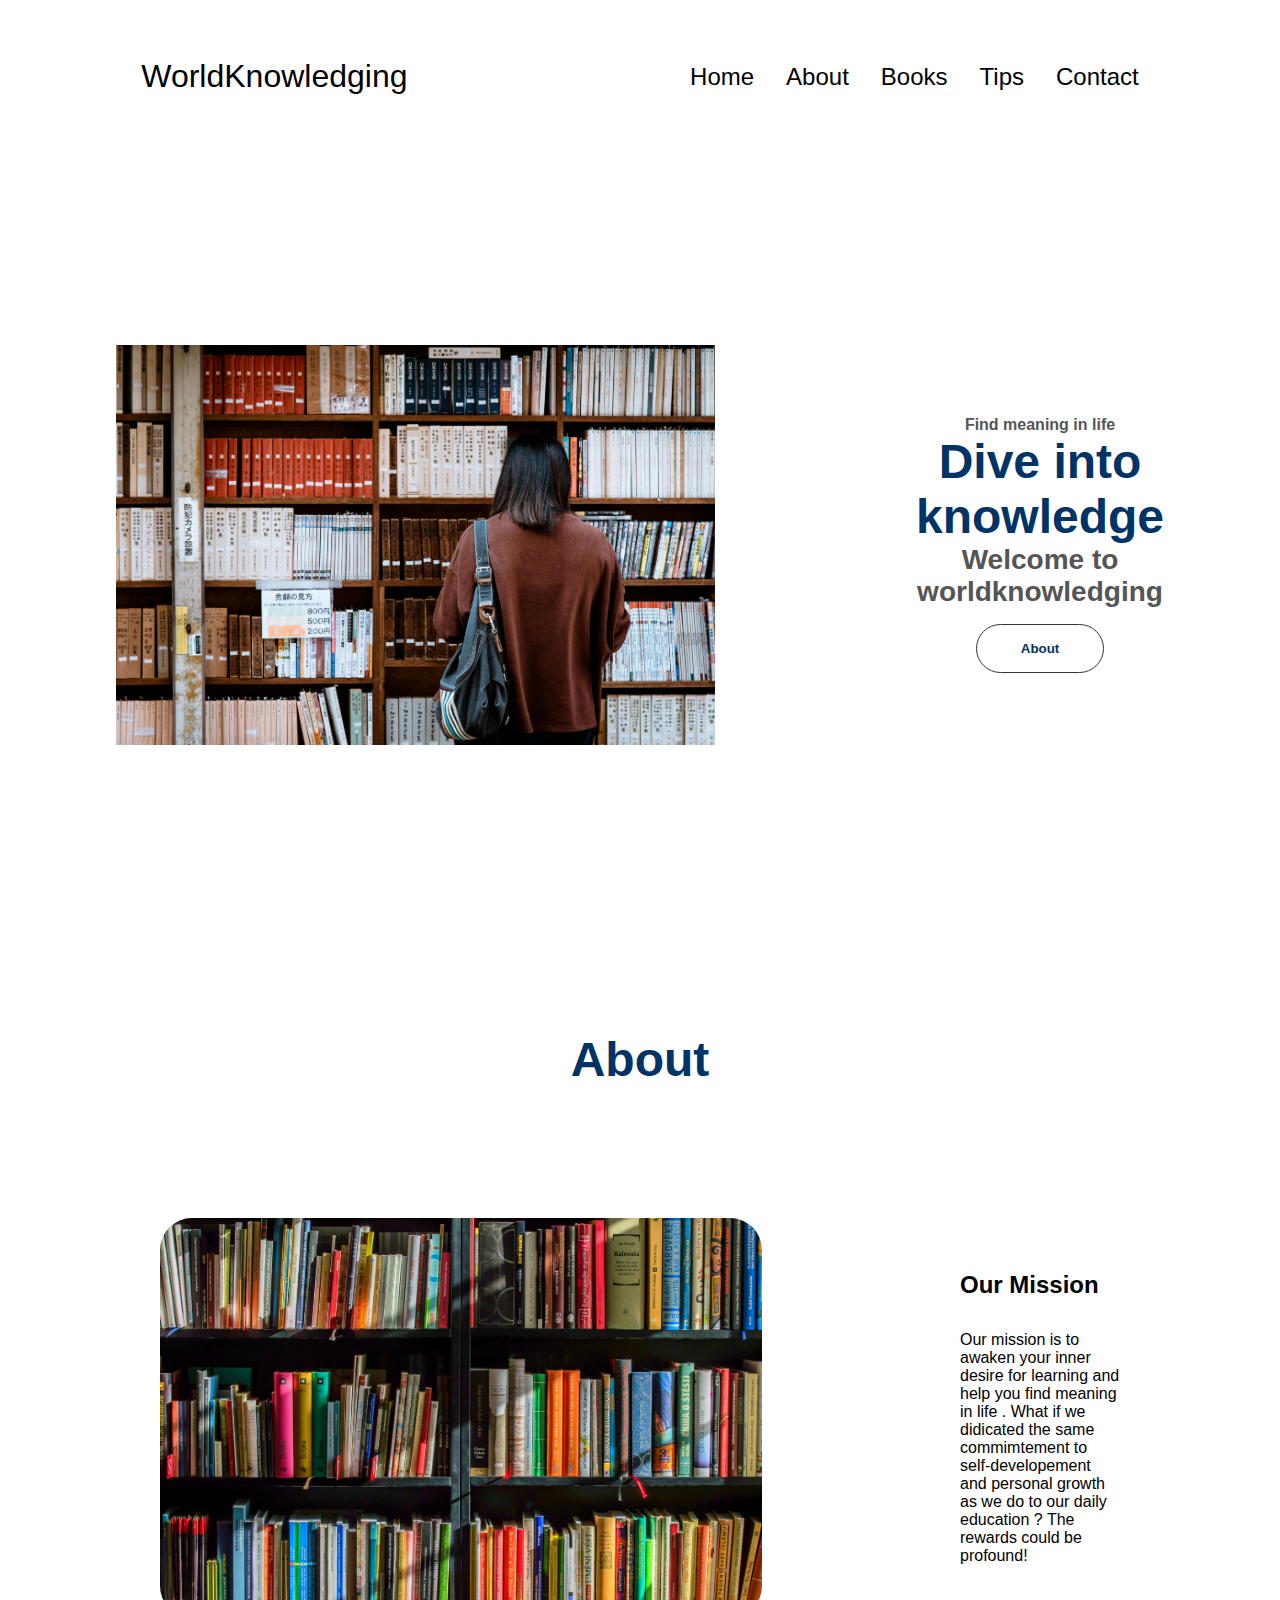
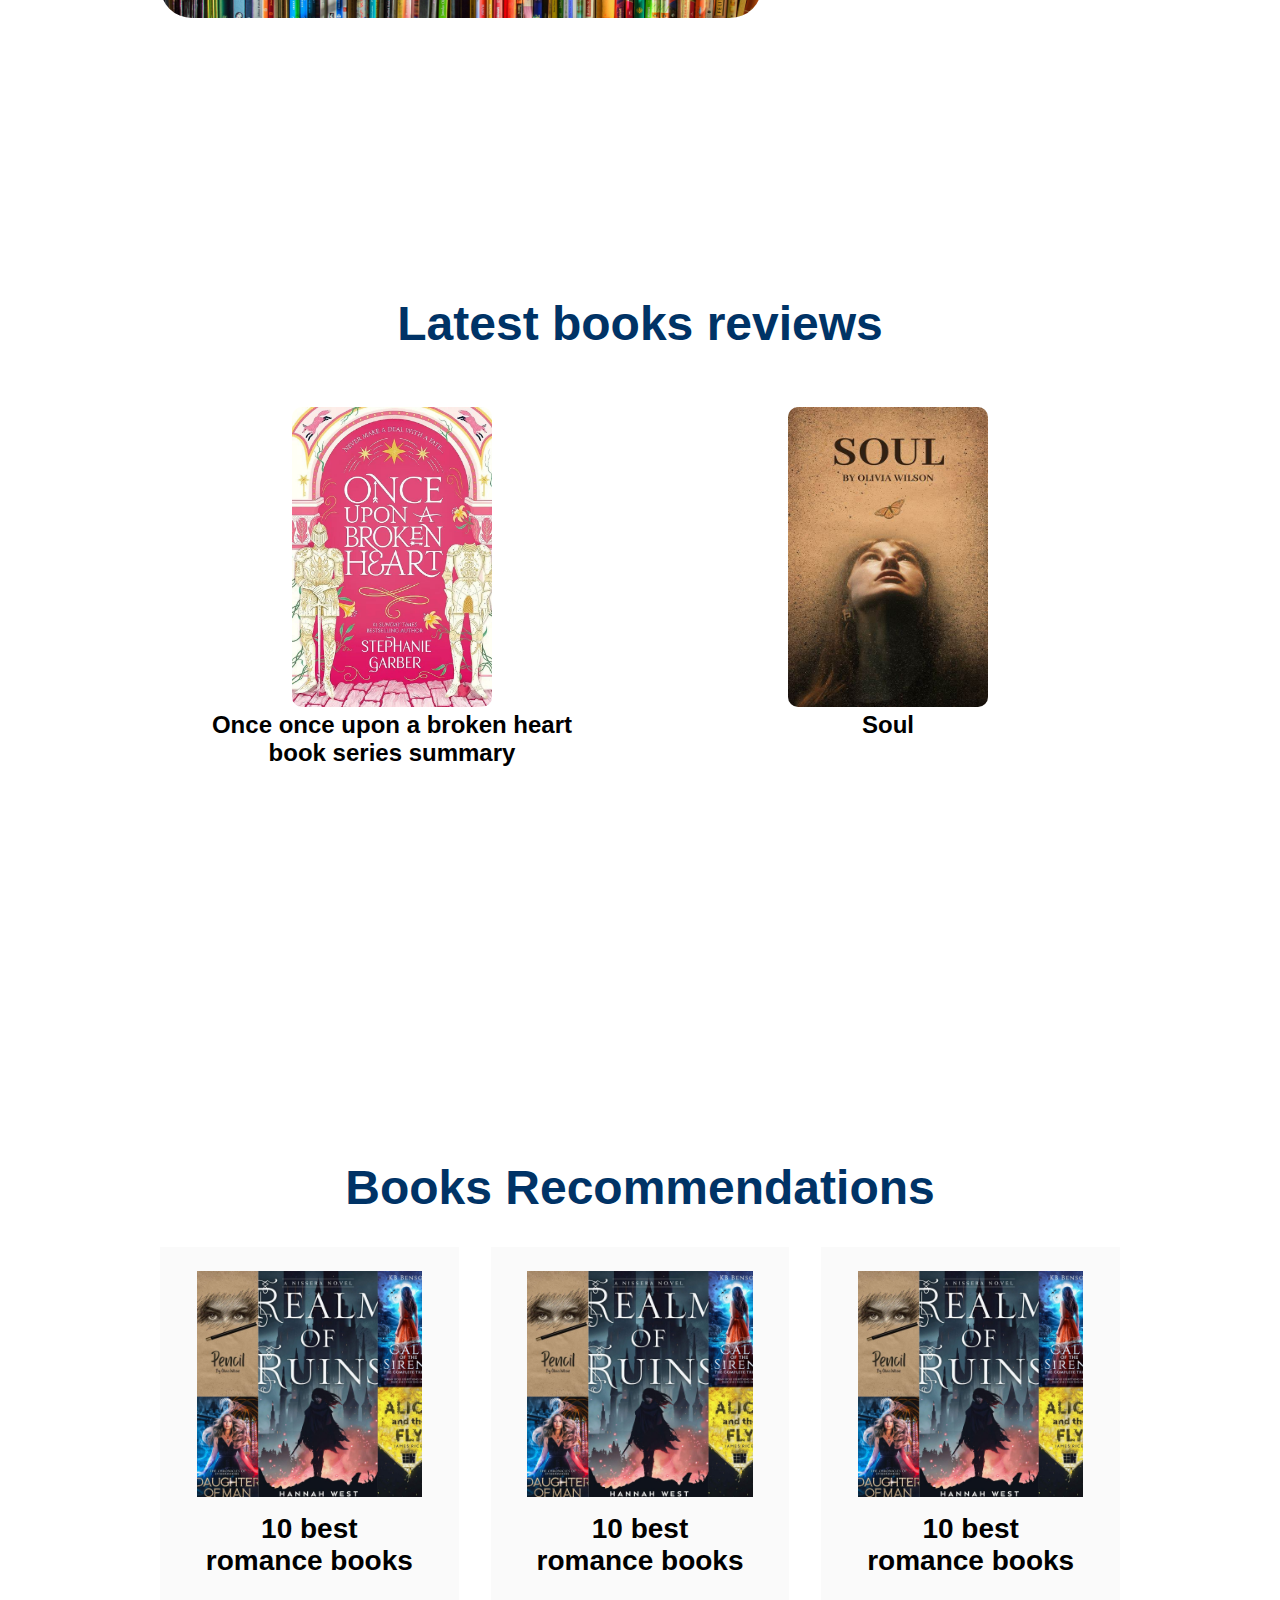
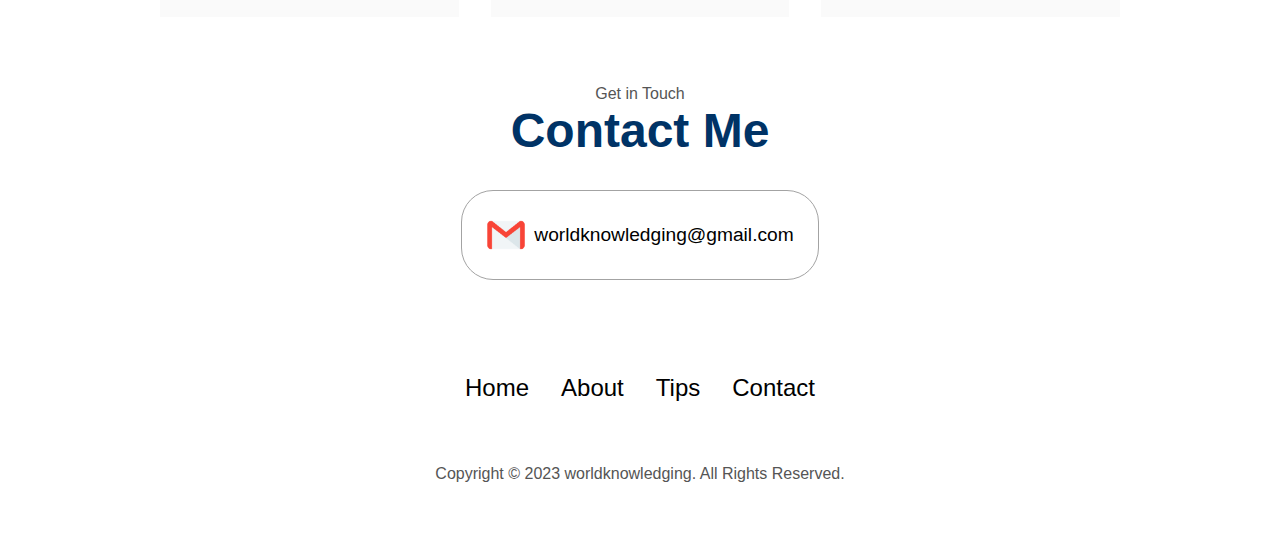
==== index.html @ 56603782 "Merge branch 'main' of https://github.com/worldknowledging/worldknowledging" ====
<!DOCTYPE html>
<html lang="en">
  <head>
    <meta charset="UTF-8" />
    <meta http-equiv="X-UA-Compatible" content="IE=edge" />
    <meta name="viewport" content="width=device-width, initial-scale=1.0" />
    <title>worldknowledging</title>
    <link rel="stylesheet" href="posts/post.html" />
    <link rel="stylesheet" href="posts/style.css" />
    <link rel="stylesheet" href="posts/mediaqueries.css" />
    <link rel="stylesheet" href="posts\once-upon-a-broken-heart-book-series-summary.html"/>

    <!-- Meta Description: A compelling summary with target keywords -->
  <meta name="description" content="WorldKowledging offers insightful reviews and recommendations on books, including educational, financial, and parenting tips. Discover your next great read today!">

  <!-- Meta Keywords (optional but useful) -->
  <meta name="keywords" content="book reviews, educational books, financial books, study tips, parenting tips, book recommendations, general knowledge,tbr,romance books,mystery books,self-improvement books, tips,daily life tips,study,good grades,meaning in life,work,work hard,live,read,write,how to read,best books">

  <!-- Canonical Link: Helps prevent duplicate content issues -->
  <link rel="canonical" href="https://www.worldkowledging.com/">

  <!-- Open Graph Meta Tags for Social Media Integration -->
  <meta property="og:title" content="WorldKowledging - Top Books, Reviews, and Knowledge Insights">
  <meta property="og:description" content="Explore our comprehensive reviews and recommendations on books. From educational and financial books to parenting tips, find valuable insights and knowledge at WorldKowledging.">
  <meta property="og:image" content="https://www.worldkowledging.com/images/og-image.jpg">
  <meta property="og:url" content="https://www.worldkowledging.com/">
  <meta property="og:type" content="blog">

   <!-- Robots Meta Tag: Control search engine indexing -->
   <meta name="robots" content="index, follow">

   <!-- Structured Data (Optional): Use JSON-LD for rich snippets -->
   <script type="application/ld+json">
   {
     "@context": "https://schema.org",
     "@type": "Blog",
     "name": "WorldKowledging",
     "description": "A blog offering book reviews, recommendations, and knowledge on educational, financial, and parenting topics.",
     "url": "https://worldknowledging.github.io/worldknowledging/"
   }
   </script>
  </head>
  <body>
    <nav id="desktop-nav">
      <div class="logo">WorldKnowledging</div>
      <div>
        <ul class="nav-links">
          <li><a href="#home">Home</a></li>
          <li><a href="#about">About</a></li>
          <li class="books-menu">
            <a href="#books" id="books-toggle">Books</a>
            <ul class="books-submenu" id="books-submenu">
              <li><a href="reviews.html">Reviews</a></li>
              <li><a href="recommendations.html">Recommendations</a></li>
            </ul>
          </li>
          <li><a href="tips.html">Tips</a></li>
          <li><a href="#contact">Contact</a></li>
        </ul>
      </div>
    </nav>
    <nav id="hamburger-nav">
      <div class="logo">WorldKnowledging</div>
      <div class="hamburger-menu">
        <div class="hamburger-icon" onclick="toggleMenu()">
          <span></span>
          <span></span>
          <span></span>
        </div>
        <div class="menu-links">
          <li><a href="#home" onclick="toggleMenu()">Home</a></li>
          <li><a href="#about" onclick="toggleMenu()">About</a></li>
          <li><a href="reviews.html" onclick="toggleMenu()">Reviews</a></li>
          <li><a href="recommendations.html" onclick="toggleMenu()">Recommendations</a></li>
          <li><a href="tips.html" onclick="toggleMenu()">Tips</a></li>
          <li><a href="#contact" onclick="toggleMenu()">Contact</a></li>
        </div>
      </div>
    </nav>
    <section id="home">
      <div class="section__pic-container">
        <img src="./homepicture.jpg" alt="worldknowledging home picture" />
      </div>
      <div class="section__text">
        <p class="section__text__p1">Find meaning in life</p>
        <h1 class="title">Dive into knowledge</h1>
        <p class="section__text__p2">Welcome to worldknowledging</p>
        <div class="btn-container">
          <button class="btn btn-color-2"><a href="#about">About</a>
          </button>
          
        </div>
      </div>
    </section>
    <section id="about">
      <h1 class="title">About</h1>
      <div class="section-container">
        <div class="section__pic-container">
          <img
            src="./about.jpg"
            alt="About picture"
            class="about-pic"
          />
        </div>
        <div class="about-details-container">
          <div class="text-container">
            <h2>Our Mission</h2>
            <p>
             Our mission is to awaken your inner desire for learning and help you find meaning in life . What if we didicated the same commimtement to self-developement and personal growth as we do to our daily education ? The rewards could be profound!
            </p>
          </div>
        </div>
      </div>
  
    </section>

    <section id="latestreviews">
      <h1 class="title">Latest books reviews</h1>
      <div class="experience-details-container">
        <div class="about-containers">
          <div class="details-container">
           <img src="posts\Once Upon a Broken Heart book cover.jpg" alt="book review cover" class="review-pic"/>
           <h2>
            <a href="./posts\once-upon-a-broken-heart-book-series-summary.html">Once once upon a broken heart book series summary</a>
          </h2>
          </div>
          <div class="details-container">
            <img src="./soul by olivia wilson book cover.jpg" alt="book review cover" class="review-pic"/>
            <h2>Soul</h2>
          </div>
        </div>
      </div>
    </section>

    <section id="recommendations">
      <h1 class="title">Books Recommendations</h1>
      <div class="experience-details-container">
        <div class="about-containers">
          <div class="details-container color-container">
            <div class="article-container">
              <img
                src="./Best 10 Romance books of 2024 poster.jpg"
                alt="Recommendations blog post"
                class="project-img"
              />
            </div>
            <h2 class="experience-sub-title project-title">10 best romance books</h2>
          </div>
          <div class="details-container color-container">
            <div class="article-container">
              <img
                src="./Best 10 Romance books of 2024 poster.jpg"
                alt="Recommendations blog post"
                class="project-img"
              />
            </div>
            <h2 class="experience-sub-title project-title">10 best romance books</h2>
          </div>
          <div class="details-container color-container">
            <div class="article-container">
              <img
                src="./Best 10 Romance books of 2024 poster.jpg"
                alt="Recommendations blog post"
                class="project-img"
              />
            </div>
            <h2 class="experience-sub-title project-title">10 best romance books</h2>
          </div>
        </div>
      </div>
    </section>

    
    <section id="contact">
      <p class="section__text__p1">Get in Touch</p>
      <h1 class="title">Contact Me</h1>
      <div class="contact-info-upper-container">
        <div class="contact-info-container">
          <img
            src="./posts/email-icon.png"
            alt="Email icon"
            class="icon contact-icon email-icon"
          />
          <p><a href="mailto:worldknowledging@gmail.com">worldknowledging@gmail.com</a></p>
        </div>
      </div>
    </section>


    <footer>
      <nav>
        <div class="nav-links-container">
          <ul class="nav-links">
            <li><a href="#home">Home</a></li>
            <li><a href="#about">About</a></li>
            <li><a href="tips.html">Tips</a></li>
            <li><a href="#contact">Contact</a></li>
          </ul>
        </div>
      </nav>
      <p>Copyright &#169; 2023 worldknowledging. All Rights Reserved.</p>
    </footer>
    <script src="script.js"></script>
  </body>
</html>
---- posts/style.css ----
@import url('https://fonts.googleapis.com/css2?family=PT+Serif:ital,wght@0,400;0,700;1,400;1,700&display=swap');
@import url('https://fonts.googleapis.com/css2?family=Libre+Baskerville:ital,wght@0,400;0,700;1,400&display=swap');


@import url('https://fonts.googleapis.com/css2?family=Poppins:ital,wght@0,100;0,200;0,300;0,400;0,500;0,600;0,700;0,800;0,900;1,100;1,200;1,300;1,400;1,500;1,600;1,700;1,800;1,900&display=swap');

/* GENERAL */

@import url("https://fonts.googleapis.com/css2?family=Poppins:wght@300;400;500;600&display=swap");

* {
  margin: 0;
  padding: 0;
}

body {
  font-family: "TT tricks", sans-serif;
}

html {
  scroll-behavior: smooth;
}

p {
  color: rgb(85, 85, 85);
}

/* TRANSITION */

a,
.btn {
  transition: all 300ms ease;
}

/* DESKTOP NAV */

nav,
.nav-links {
  display: flex;
}

nav {
  justify-content: space-around;
  align-items: center;
  height: 17vh;
}

.nav-links {
  gap: 2rem;
  list-style: none;
  font-size: 1.5rem;
}

a {
  color: black;
  text-decoration: none;
  text-decoration-color: white;
}

a:hover {
  color: #003366;
  text-decoration: underline;
  text-underline-offset: 1rem;
  text-decoration-color: rgb(181, 181, 181);
}

.logo {
  font-size: 2rem;
}

.logo:hover {
  cursor: default;
}

/* HAMBURGER MENU */

#hamburger-nav {
  display: none;
}

.hamburger-menu {
  position: relative;
  display: inline-block;
}

.hamburger-icon {
  display: flex;
  flex-direction: column;
  justify-content: space-between;
  height: 24px;
  width: 30px;
  cursor: pointer;
}

.hamburger-icon span {
  width: 100%;
  height: 2px;
  background-color: black;
  transition: all 0.3 ease-in-out;
}

.menu-links {
  position: absolute;
  top: 100%;
  right: 0;
  background-color: white;
  width: fit-content;
  max-height: 0;
  overflow: hidden;
  transition: all 0.3 ease-in-out;
}

.menu-links a {
  display: block;
  padding: 5px;
  text-align: center;
  font-size: 1.5rem;
  color: black;
  text-decoration: none;
  transition: all 0.3 ease-in-out;
}

.menu-links li {
  list-style: none;
}

.menu-links.open {
  max-height: 300px;
}

.hamburger-icon.open span:first-child {
  transform: rotate(45deg) translate(10px, 5px);
}

.hamburger-icon.open span:nth-child(2) {
  opacity: 0;
}

.hamburger-icon.open span:last-child {
  transform: rotate(-45deg) translate(10px, -5px);
}

.hamburger-icon span:first-child {
  transform: none;
}

.hamburger-icon span:first-child {
  opacity: 1;
}

.hamburger-icon span:first-child {
  transform: none;
}

/* SECTIONS */

section {
  padding-top: 4vh;
  height: 96vh;
  margin: 0 10rem;
  box-sizing: border-box;
  min-height: fit-content;
}

.section-container {
  display: flex;
  gap:15rem;
}

/* home SECTION */

#home {
  display: flex;
  justify-content: center;
  gap:25rem;
  height: 80vh;
}

.section__pic-container {
  display: flex;
  height:20px;
  width:20px;
  margin: auto 0;
}

.section__text {
  align-self: center;
  text-align: center;
}

.section__text p {
  font-weight: 600;
}

.section__text__p1 {
  text-align: center;
}

.section__text__p2 {
  font-size: 1.75rem;
  margin-bottom: 1rem;
}

.title {
  font-size: 3rem;
  text-align: center;
}


/* ICONS */

.icon {
  cursor: pointer;
  height: 2rem;
}

/* BUTTONS */

.btn-container {
  display: flex;
  justify-content: center;
  gap: 1rem;
}

.btn {
  font-weight: 600;
  transition: all 300ms ease;
  padding: 1rem;
  width: 8rem;
  border-radius: 2rem;
}

.btn-color-2 {
  border: rgb(53, 53, 53) 0.1rem solid;
}

.btn-color-1:hover,
.btn-color-2:hover {
  cursor: pointer;
}

.btn-color-1,
.btn-color-2:hover {
  background-color: #d4af37;
  color: white;
}

.btn-color-1:hover {
  background: rgb(0, 0, 0);
}

.btn-color-2 {
  background: none;
}

.btn-color-2:hover {
  border: rgb(255, 255, 255) 0.1rem solid;
}

.btn-container {
  gap: 1rem;
}

/* ABOUT SECTION */

#about {
  position: relative;
}

.about-containers {
  gap: 2rem;
  margin-bottom: 2rem;
  margin-top: 2rem;
}

.about-details-container {
  justify-content: center;
  flex-direction: column;
}

.about-containers,
.about-details-container {
  display: flex;
}

.about-pic {
  border-radius: 2rem;
}
.details-container {
  padding: 1.5rem;
  flex: 1;
  background: white;
 /* border-radius: 2rem;
  border: rgb(53, 53, 53) 0.1rem solid;
  border-color: rgb(163, 163, 163);*/
  text-align: center;
  cursor: pointer;
}

.section-container {
  gap:25rem;
  height: 80%;
}

.section__pic-container {
  height: 400px;
  width: 400px;
  margin: auto 0;
}

/* EXPERIENCE SECTION */

#latestreviews {
  position: relative;
}


.review-pic{
  width:200px;
  height:300px;
  border-radius: 10px;
}
.experience-sub-title {
  color: rgb(85, 85, 85);
  font-weight: 600;
  font-size: 1.75rem;
  margin-bottom: 2rem;
}

.experience-details-container {
  display: flex;
  justify-content: center;
  flex-direction: column;
}

.article-container {
  display: flex;
  text-align: initial;
  flex-wrap: wrap;
  flex-direction: row;
  gap: 2.5rem;
  justify-content: space-around;
}

article {
  display: flex;
  width: 10rem;
  justify-content: space-around;
  gap: 0.5rem;
}

article .icon {
  cursor: default;
}

/* PROJECTS SECTION */

#recommendations {
  position: relative;
}

.color-container {
  border-color: rgb(163, 163, 163);
  background: rgb(250, 250, 250);
}

.project-img {
  width: 90%;
  height: 90%;
}

.project-title {
  margin: 1rem;
  color: black;
}

.project-btn {
  color: black;
  border-color: rgb(163, 163, 163);
}

/* CONTACT */

#contact {
  display: flex;
  justify-content: center;
  flex-direction: column;
  height: 70vh;
}

.contact-info-upper-container {
  display: flex;
  justify-content: center;
  border-radius: 2rem;
  border: rgb(53, 53, 53) 0.1rem solid;
  border-color: rgb(163, 163, 163);
  background: (250, 250, 250);
  margin: 2rem auto;
  padding: 0.5rem;
}

.contact-info-container {
  display: flex;
  align-items: center;
  justify-content: center;
  gap: 0.5rem;
  margin: 1rem;
}

.contact-info-container p {
  font-size: larger;
}

.contact-icon {
  cursor: default;
}

.email-icon {
  height: 2.5rem;
}

/* FOOTER SECTION */

footer {
  height: 26vh;
  margin: 0 1rem;
}

footer p {
  text-align: center;
}
/*additional added styles*/
h1{
  color: #003366;
}

.btn-container a{
  color: #003366;
}

.text-container p{
  color: black;
  font-family: 'Poppins' sans-serif;
  font-weight: 500;
}

.text-container h2{
  margin-bottom: 2rem;
}

main section{
  margin: 0;
  height: fit-content;
}

/*books menu*/
.books-menu {
  position: relative;
}
.books-submenu {
  display: none;
  position: absolute;
  background: #fff;
  list-style: none;
  padding: 1rem;
  border-radius: 8px;
  box-shadow: 0 4px 8px rgba(0, 0, 0, 0.2);
  top: 100%;
  left: 0;
  z-index: 10;
}

.books-submenu li {
  margin: 0;
}

.books-submenu a {
  color: #003366;
  text-decoration: none;
  display: block;
  padding: 0.5rem;
  transition: all ease 0.3s;
}

.books-submenu a:hover {
  background: #f0f0f0;
}

.details-container a:hover {
  text-decoration: none;
}
---- posts/mediaqueries.css ----
@media screen and (max-width: 1400px) {
  #home {
    height: 83vh;
    margin-bottom: 6rem;
  }
  .about-containers {
    flex-wrap: wrap;
  }
  #contact,
  #recommendations {
    height: fit-content;
  }
  
  .post-container{
    height: fit-content;
    width: fit-content;
  }

 
}

@media screen and (max-width: 1200px) {
  #desktop-nav {
    display: none;
  }
  #hamburger-nav {
    display: flex;
  }
  #latestreviews,
  .experience-details-container {
    margin-top: 2rem;
  }
  #home,
  .section-container {
    display: block;
  }
  .arrow {
    display: none;
  }
  section,
  .section-container {
    height: fit-content;
  }
  section {
    margin: 0 5%;
  }
  .section__pic-container {
    width: 275px;
    height: 275px;
    margin: 0 auto 2rem;
  }
  .about-containers {
    margin-top: 0;
  }
  .post-container{
    height: fit-content;
    width: 100%;
  }

  .content-wrapper{
    flex-wrap: wrap;
    width: 100%;
  }

  .post-pic{
    width:70%;
  }

 /* .in-post-ad{
    width:fit-content;
    height: fit-content;
  }*/

  .youtube-video iframe{
    width:100%;
  }

  h1{
    flex-wrap: wrap;
  }

  .youtube-video iframe{
    width:100%;
  }
  .youtube-video{
    width: 100%;
  }

 
}

@media screen and (max-width: 600px) {
  #contact,
  footer {
    height: 40vh;
  }
  #home {
    height: 83vh;
    margin-bottom: 0;
  }
  article {
    font-size: 1rem;
  }
  footer nav {
    height: fit-content;
    margin-bottom: 2rem;
  }
  .about-containers,
  .contact-info-upper-container,
  .btn-container {
    flex-wrap: wrap;
  }
  .contact-info-container {
    margin: 0;
  }
  .contact-info-container p,
  .nav-links li a {
    font-size: 1rem;
  }
  .experience-sub-title {
    font-size: 1.25rem;
  }
  .logo {
    font-size: 1.5rem;
  }
  .nav-links {
    flex-direction: column;
    gap: 0.5rem;
    text-align: center;
  }
  .section__pic-container {
    width: auto;
    height: 46vw;
    justify-content: center;
  }
  .section__text__p2 {
    font-size: 1.25rem;
  }
  .title {
    font-size: 2rem;
  }
  .text-container {
    text-align: justify;
  }

  nav{
    font-size: 0.5rem;
  }
 
}
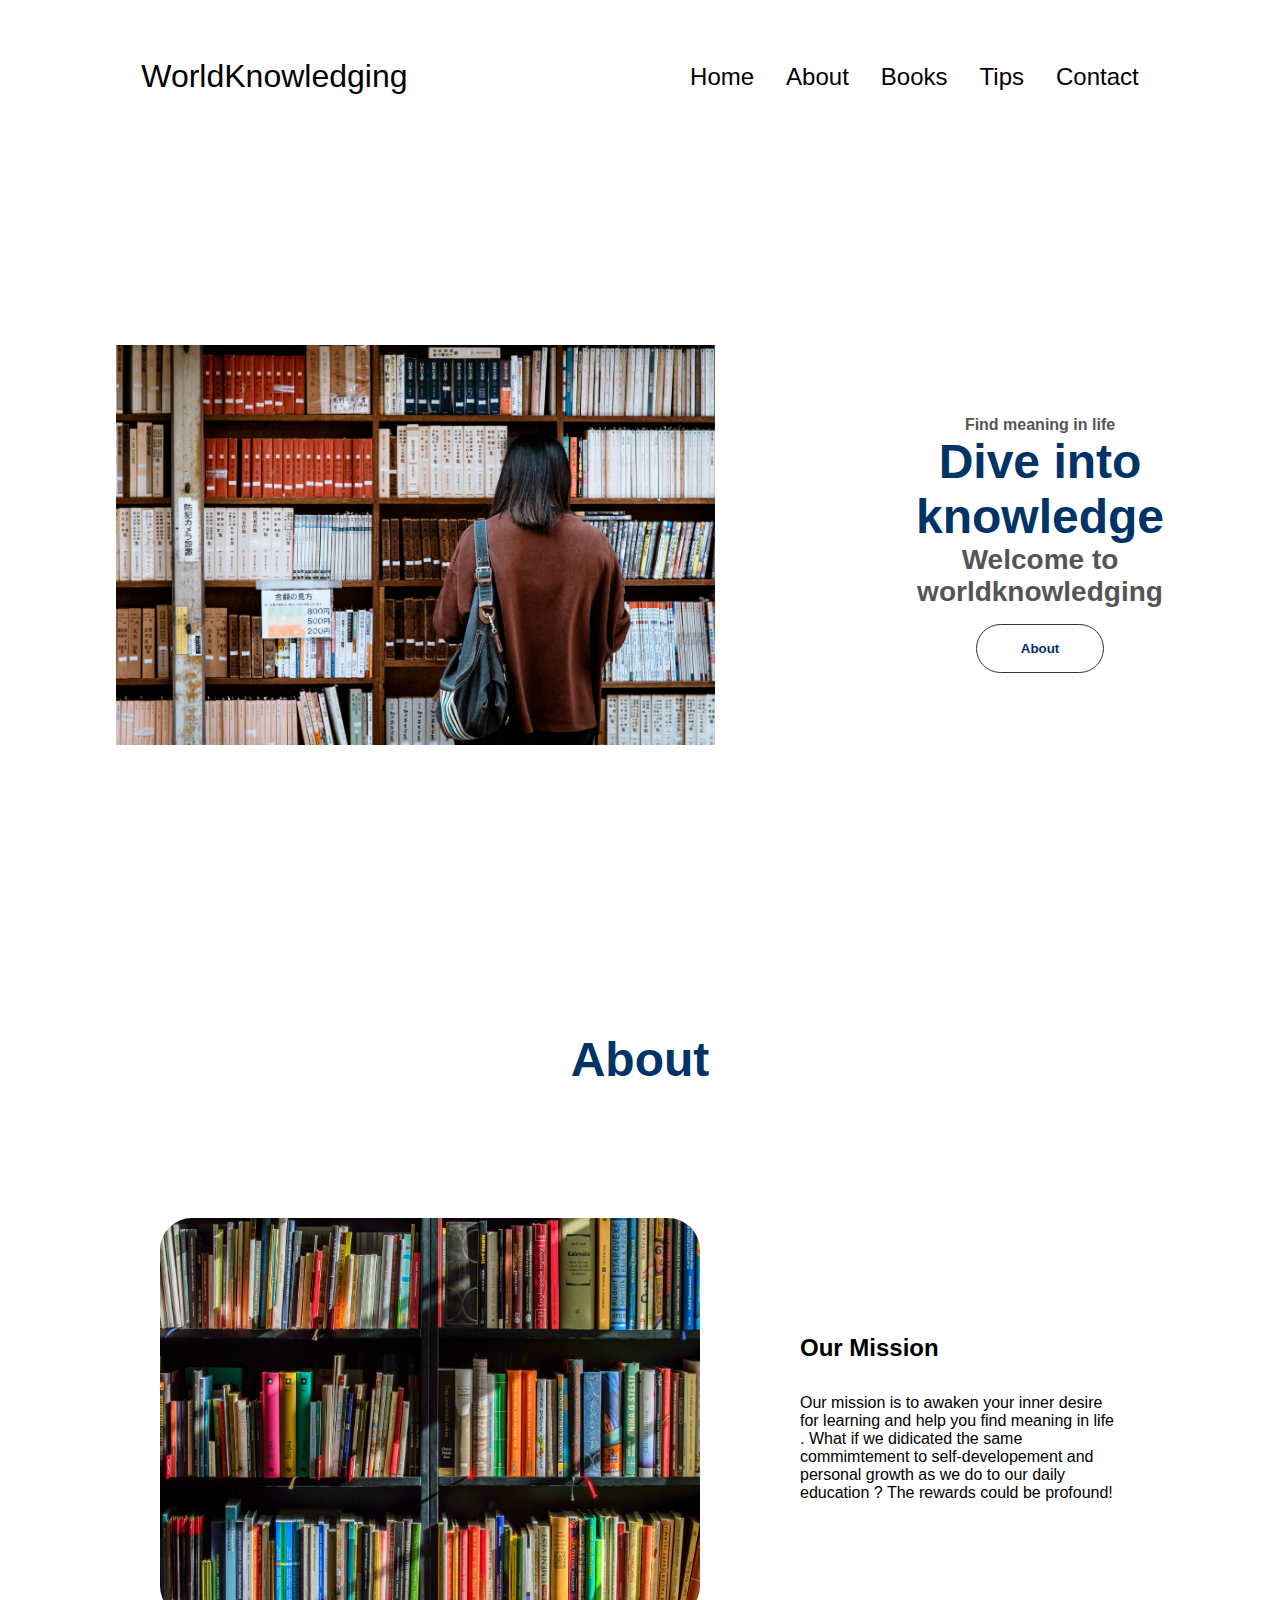
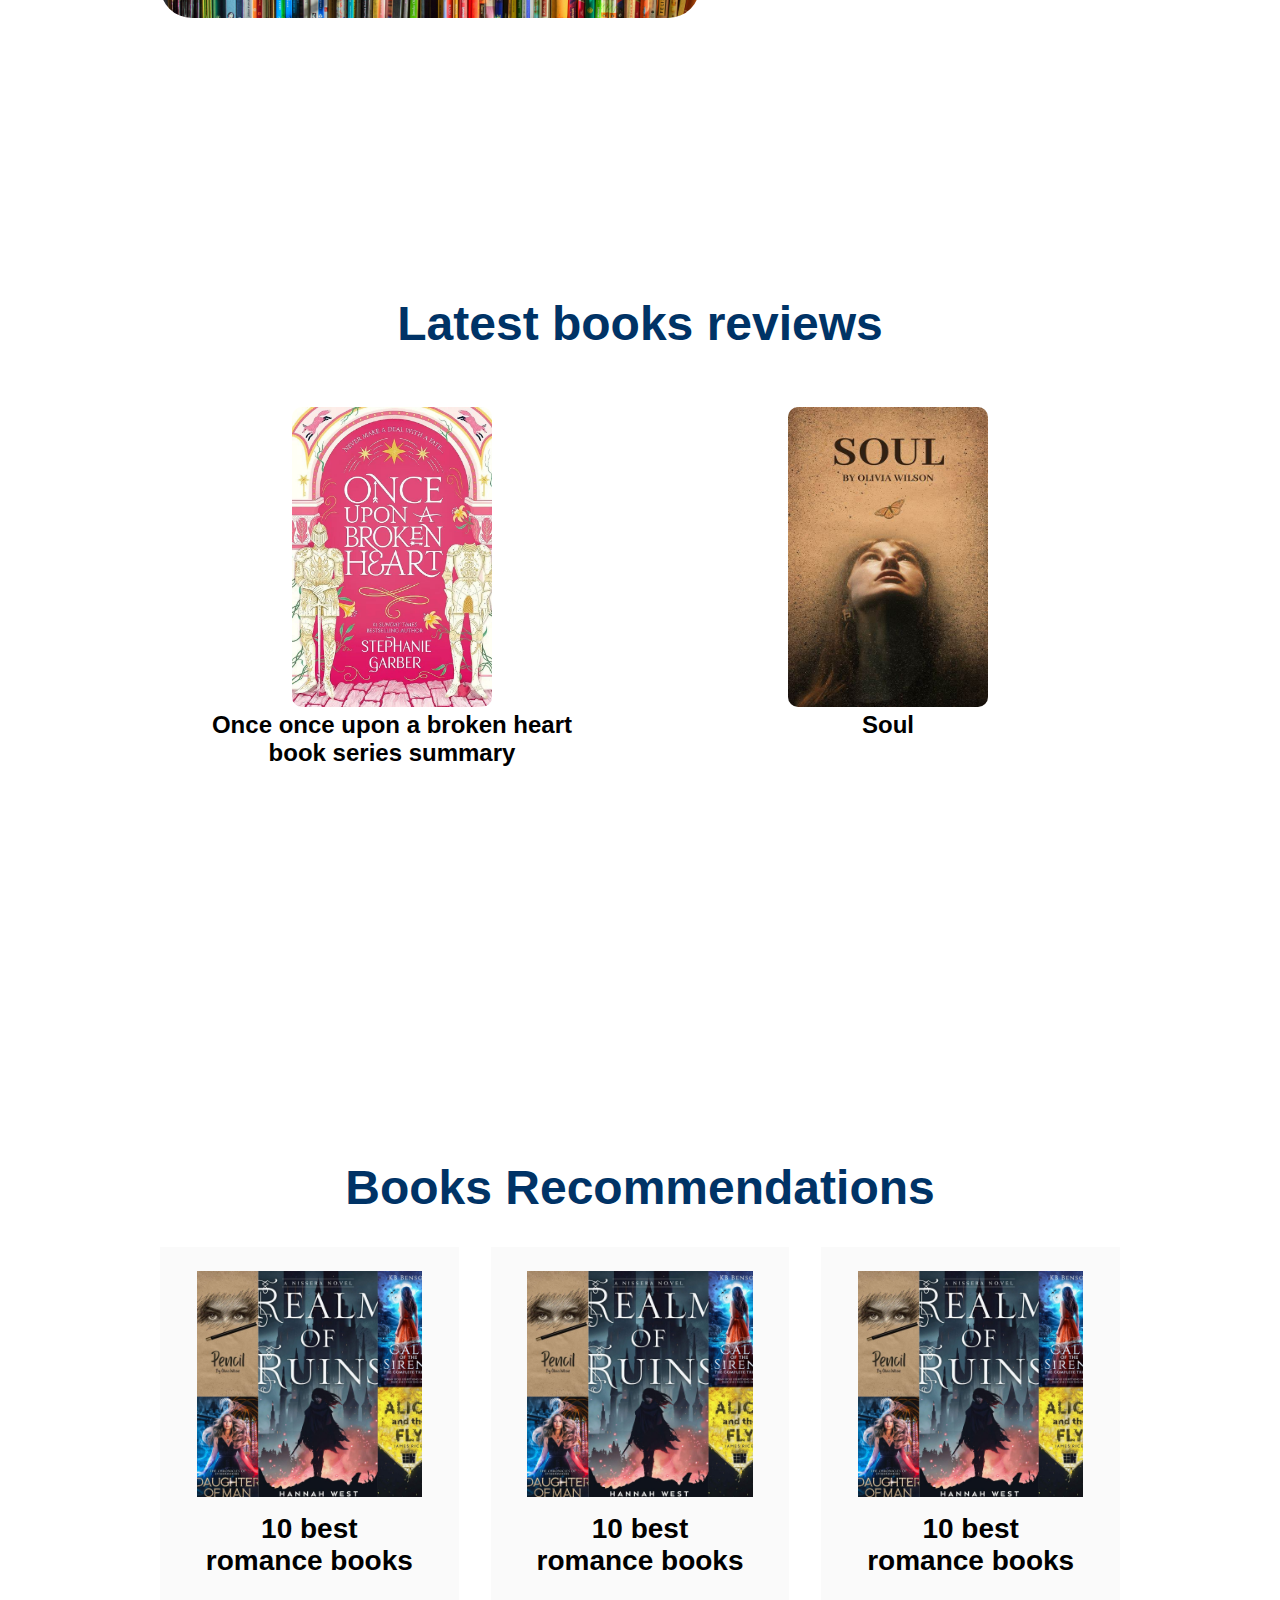
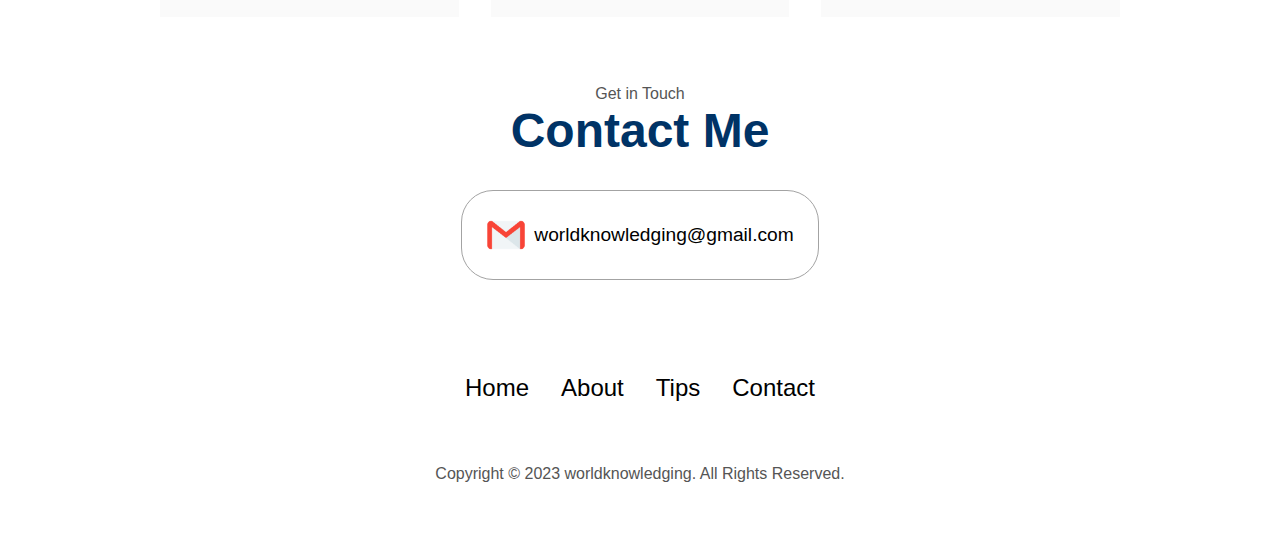
==== commit 3dfe1160: "Update index.html" ====
--- a/index.html
+++ b/index.html
@@ -42,8 +42,9 @@
   </head>
   <body>
     <nav id="desktop-nav">
-      <div class="logo">WorldKnowledging</div>
-      <div>
+      <a href="index.html">
+        <div class="logo">WorldKnowledging</div>
+      </a>
         <ul class="nav-links">
           <li><a href="#home">Home</a></li>
           <li><a href="#about">About</a></li>
@@ -60,7 +61,9 @@
       </div>
     </nav>
     <nav id="hamburger-nav">
-      <div class="logo">WorldKnowledging</div>
+      <a href="index.html">
+        <div class="logo">WorldKnowledging</div>
+      </a>
       <div class="hamburger-menu">
         <div class="hamburger-icon" onclick="toggleMenu()">
           <span></span>
@@ -114,12 +117,14 @@
   
     </section>
 
-    <section id="latestreviews">
+   <section id="latestreviews">
       <h1 class="title">Latest books reviews</h1>
       <div class="experience-details-container">
         <div class="about-containers">
           <div class="details-container">
-           <img src="posts\Once Upon a Broken Heart book cover.jpg" alt="book review cover" class="review-pic"/>
+            <a href="./posts\once-upon-a-broken-heart-book-series-summary.html">
+              <img src="posts\Once Upon a Broken Heart book cover.jpg" alt="book review cover" class="review-pic"/>
+            </a> 
            <h2>
             <a href="./posts\once-upon-a-broken-heart-book-series-summary.html">Once once upon a broken heart book series summary</a>
           </h2>
@@ -204,3 +209,4 @@
   </body>
 </html>
 
+
--- a/posts/style.css
+++ b/posts/style.css
@@ -55,17 +55,19 @@
   color: black;
   text-decoration: none;
   text-decoration-color: white;
+  cursor: pointer;
 }
 
 a:hover {
   color: #003366;
-  text-decoration: underline;
+  text-decoration: none;
   text-underline-offset: 1rem;
   text-decoration-color: rgb(181, 181, 181);
 }
 
 .logo {
   font-size: 2rem;
+  cursor: pointer;
 }
 
 .logo:hover {
@@ -285,6 +287,7 @@
 
 .about-pic {
   border-radius: 2rem;
+  width:540px;
 }
 .details-container {
   padding: 1.5rem;
@@ -298,7 +301,7 @@
 }
 
 .section-container {
-  gap:25rem;
+  gap:15rem;
   height: 80%;
 }
 
@@ -452,6 +455,8 @@
   margin: 0;
   height: fit-content;
 }
+
+
 
 /*books menu*/
 .books-menu {
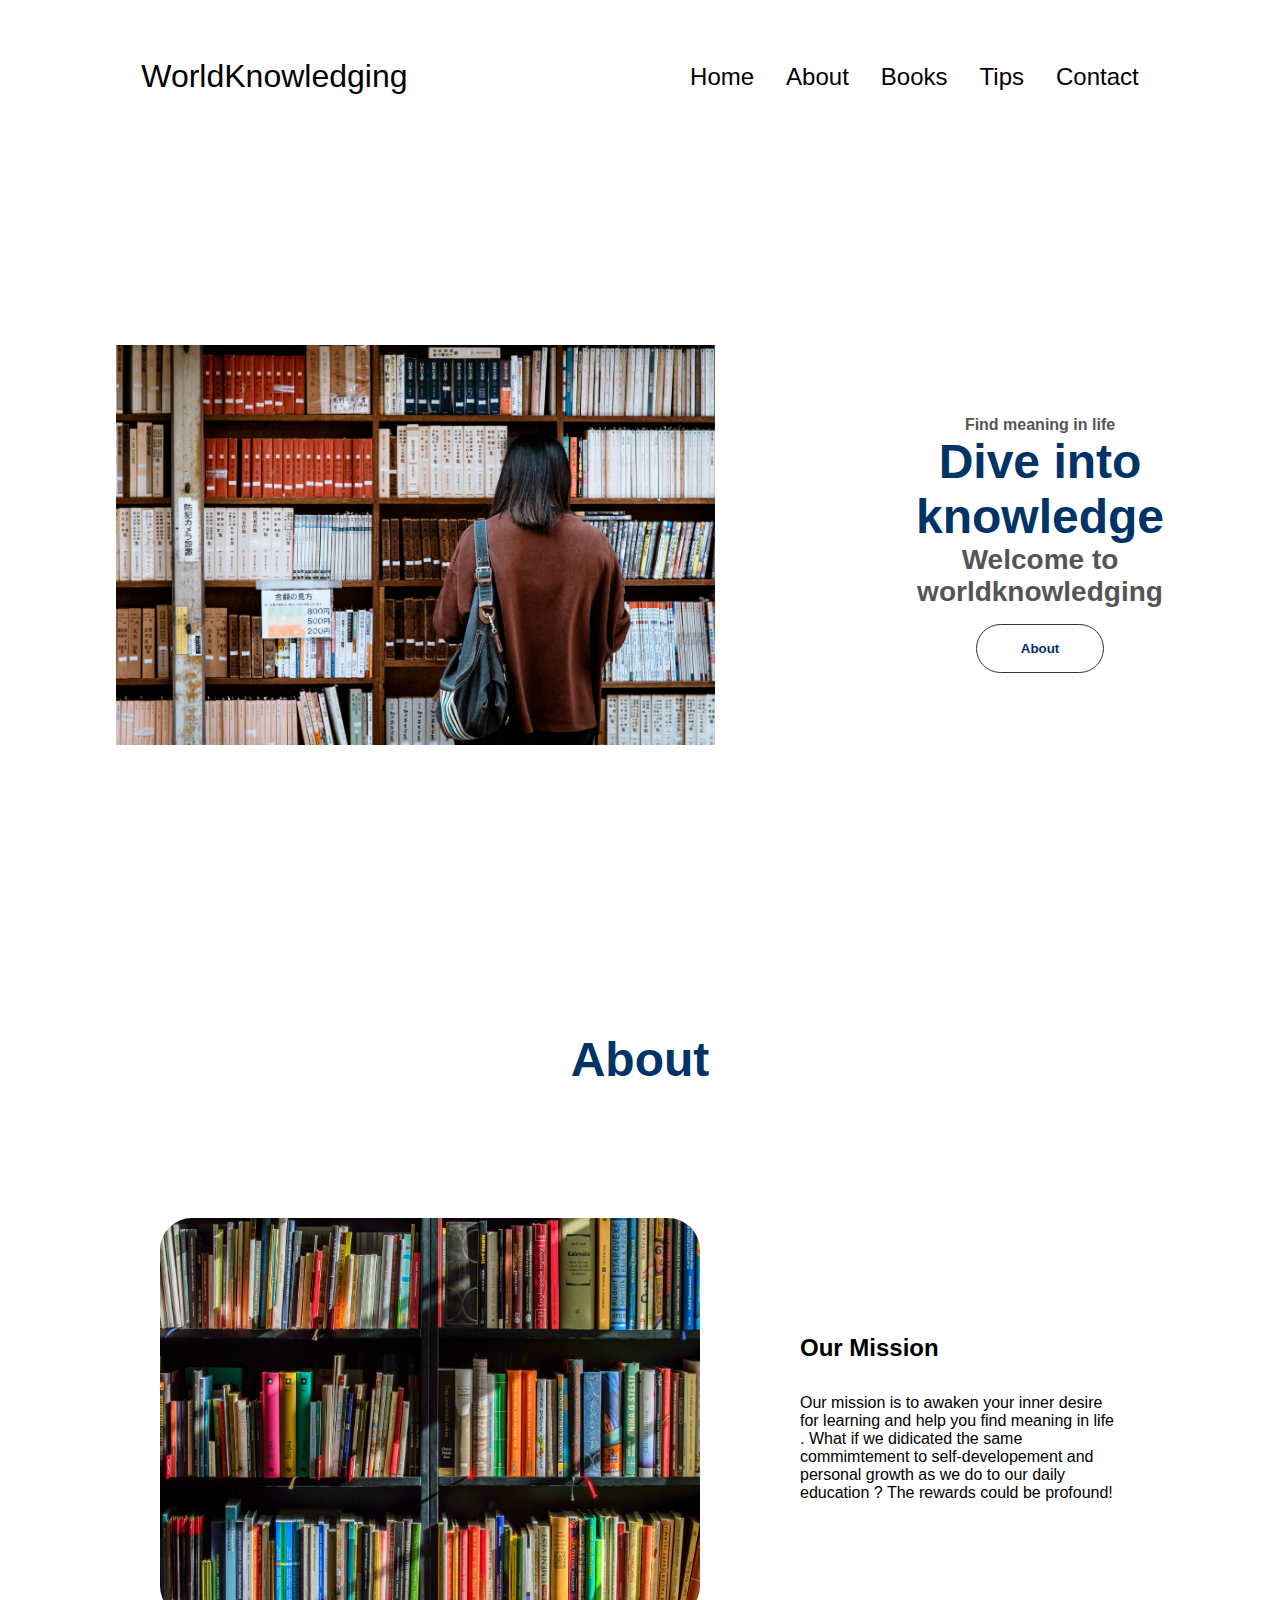
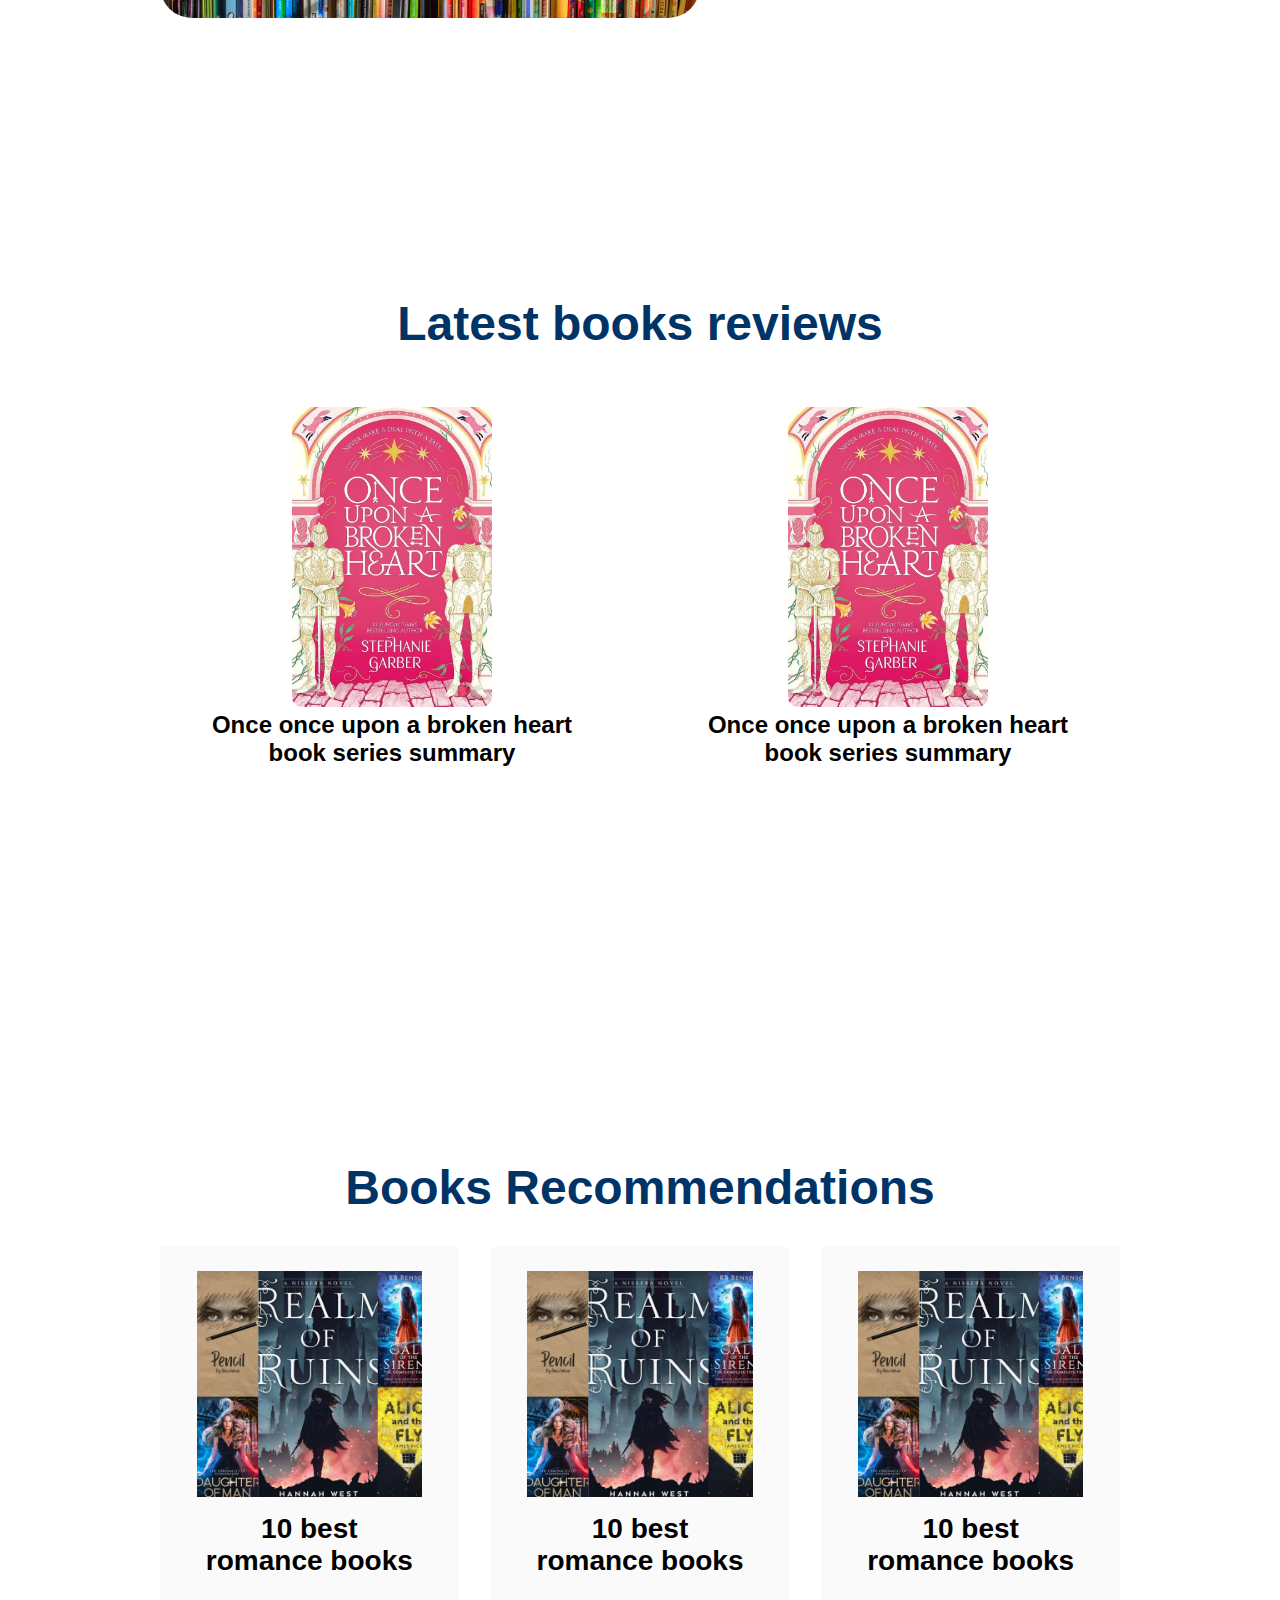
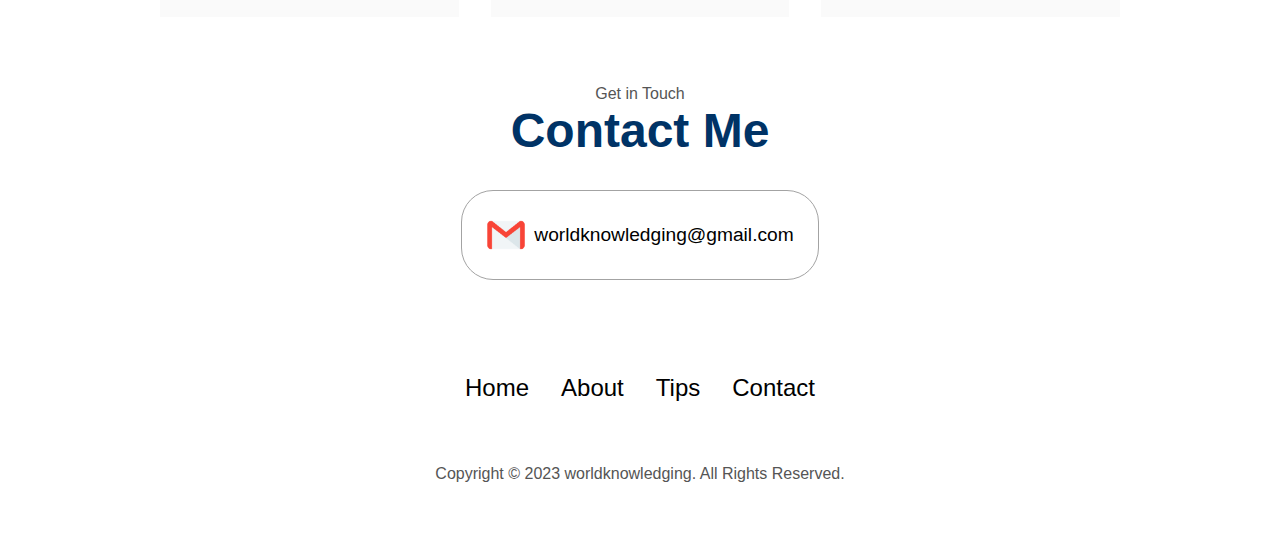
==== commit 415d4517: "Update index.html" ====
--- a/index.html
+++ b/index.html
@@ -5,9 +5,9 @@
     <meta http-equiv="X-UA-Compatible" content="IE=edge" />
     <meta name="viewport" content="width=device-width, initial-scale=1.0" />
     <title>worldknowledging</title>
-    <link rel="stylesheet" href="posts/post.html" />
-    <link rel="stylesheet" href="posts/style.css" />
-    <link rel="stylesheet" href="posts/mediaqueries.css" />
+    <link rel="stylesheet" href="_posts/post.html" />
+    <link rel="stylesheet" href="_assets/style.css" />
+    <link rel="stylesheet" href="_assets/mediaqueries.css" />
     <link rel="stylesheet" href="posts\once-upon-a-broken-heart-book-series-summary.html"/>
 
     <!-- Meta Description: A compelling summary with target keywords -->
@@ -130,8 +130,12 @@
           </h2>
           </div>
           <div class="details-container">
-            <img src="./soul by olivia wilson book cover.jpg" alt="book review cover" class="review-pic"/>
-            <h2>Soul</h2>
+            <a href="./posts\once-upon-a-broken-heart-book-series-summary.html">
+              <img src="posts\Once Upon a Broken Heart book cover.jpg" alt="book review cover" class="review-pic"/>
+            </a> 
+           <h2>
+            <a href="../_posts\name.md">Once once upon a broken heart book series summary</a>
+          </h2>
           </div>
         </div>
       </div>
--- a/_assets/style.css
+++ b/_assets/style.css
@@ -0,0 +1,497 @@
+@import url('https://fonts.googleapis.com/css2?family=PT+Serif:ital,wght@0,400;0,700;1,400;1,700&display=swap');
+@import url('https://fonts.googleapis.com/css2?family=Libre+Baskerville:ital,wght@0,400;0,700;1,400&display=swap');
+
+
+@import url('https://fonts.googleapis.com/css2?family=Poppins:ital,wght@0,100;0,200;0,300;0,400;0,500;0,600;0,700;0,800;0,900;1,100;1,200;1,300;1,400;1,500;1,600;1,700;1,800;1,900&display=swap');
+
+/* GENERAL */
+
+@import url("https://fonts.googleapis.com/css2?family=Poppins:wght@300;400;500;600&display=swap");
+
+* {
+  margin: 0;
+  padding: 0;
+}
+
+body {
+  font-family: "TT tricks", sans-serif;
+}
+
+html {
+  scroll-behavior: smooth;
+}
+
+p {
+  color: rgb(85, 85, 85);
+}
+
+/* TRANSITION */
+
+a,
+.btn {
+  transition: all 300ms ease;
+}
+
+/* DESKTOP NAV */
+
+nav,
+.nav-links {
+  display: flex;
+}
+
+nav {
+  justify-content: space-around;
+  align-items: center;
+  height: 17vh;
+}
+
+.nav-links {
+  gap: 2rem;
+  list-style: none;
+  font-size: 1.5rem;
+}
+
+a {
+  color: black;
+  text-decoration: none;
+  text-decoration-color: white;
+  cursor: pointer;
+}
+
+a:hover {
+  color: #003366;
+  text-decoration: none;
+  text-underline-offset: 1rem;
+  text-decoration-color: rgb(181, 181, 181);
+}
+
+.logo {
+  font-size: 2rem;
+  cursor: pointer;
+}
+
+.logo:hover {
+  cursor: default;
+}
+
+/* HAMBURGER MENU */
+
+#hamburger-nav {
+  display: none;
+}
+
+.hamburger-menu {
+  position: relative;
+  display: inline-block;
+}
+
+.hamburger-icon {
+  display: flex;
+  flex-direction: column;
+  justify-content: space-between;
+  height: 24px;
+  width: 30px;
+  cursor: pointer;
+}
+
+.hamburger-icon span {
+  width: 100%;
+  height: 2px;
+  background-color: black;
+  transition: all 0.3 ease-in-out;
+}
+
+.menu-links {
+  position: absolute;
+  top: 100%;
+  right: 0;
+  background-color: white;
+  width: fit-content;
+  max-height: 0;
+  overflow: hidden;
+  transition: all 0.3 ease-in-out;
+}
+
+.menu-links a {
+  display: block;
+  padding: 5px;
+  text-align: center;
+  font-size: 1.5rem;
+  color: black;
+  text-decoration: none;
+  transition: all 0.3 ease-in-out;
+}
+
+.menu-links li {
+  list-style: none;
+}
+
+.menu-links.open {
+  max-height: 300px;
+}
+
+.hamburger-icon.open span:first-child {
+  transform: rotate(45deg) translate(10px, 5px);
+}
+
+.hamburger-icon.open span:nth-child(2) {
+  opacity: 0;
+}
+
+.hamburger-icon.open span:last-child {
+  transform: rotate(-45deg) translate(10px, -5px);
+}
+
+.hamburger-icon span:first-child {
+  transform: none;
+}
+
+.hamburger-icon span:first-child {
+  opacity: 1;
+}
+
+.hamburger-icon span:first-child {
+  transform: none;
+}
+
+/* SECTIONS */
+
+section {
+  padding-top: 4vh;
+  height: 96vh;
+  margin: 0 10rem;
+  box-sizing: border-box;
+  min-height: fit-content;
+}
+
+.section-container {
+  display: flex;
+  gap:15rem;
+}
+
+/* home SECTION */
+
+#home {
+  display: flex;
+  justify-content: center;
+  gap:25rem;
+  height: 80vh;
+}
+
+.section__pic-container {
+  display: flex;
+  height:20px;
+  width:20px;
+  margin: auto 0;
+}
+
+.section__text {
+  align-self: center;
+  text-align: center;
+}
+
+.section__text p {
+  font-weight: 600;
+}
+
+.section__text__p1 {
+  text-align: center;
+}
+
+.section__text__p2 {
+  font-size: 1.75rem;
+  margin-bottom: 1rem;
+}
+
+.title {
+  font-size: 3rem;
+  text-align: center;
+}
+
+
+/* ICONS */
+
+.icon {
+  cursor: pointer;
+  height: 2rem;
+}
+
+/* BUTTONS */
+
+.btn-container {
+  display: flex;
+  justify-content: center;
+  gap: 1rem;
+}
+
+.btn {
+  font-weight: 600;
+  transition: all 300ms ease;
+  padding: 1rem;
+  width: 8rem;
+  border-radius: 2rem;
+}
+
+.btn-color-2 {
+  border: rgb(53, 53, 53) 0.1rem solid;
+}
+
+.btn-color-1:hover,
+.btn-color-2:hover {
+  cursor: pointer;
+}
+
+.btn-color-1,
+.btn-color-2:hover {
+  background-color: #d4af37;
+  color: white;
+}
+
+.btn-color-1:hover {
+  background: rgb(0, 0, 0);
+}
+
+.btn-color-2 {
+  background: none;
+}
+
+.btn-color-2:hover {
+  border: rgb(255, 255, 255) 0.1rem solid;
+}
+
+.btn-container {
+  gap: 1rem;
+}
+
+/* ABOUT SECTION */
+
+#about {
+  position: relative;
+}
+
+.about-containers {
+  gap: 2rem;
+  margin-bottom: 2rem;
+  margin-top: 2rem;
+}
+
+.about-details-container {
+  justify-content: center;
+  flex-direction: column;
+}
+
+.about-containers,
+.about-details-container {
+  display: flex;
+}
+
+.about-pic {
+  border-radius: 2rem;
+  width:540px;
+}
+.details-container {
+  padding: 1.5rem;
+  flex: 1;
+  background: white;
+ /* border-radius: 2rem;
+  border: rgb(53, 53, 53) 0.1rem solid;
+  border-color: rgb(163, 163, 163);*/
+  text-align: center;
+  cursor: pointer;
+}
+
+.section-container {
+  gap:15rem;
+  height: 80%;
+}
+
+.section__pic-container {
+  height: 400px;
+  width: 400px;
+  margin: auto 0;
+}
+
+/* EXPERIENCE SECTION */
+
+#latestreviews {
+  position: relative;
+}
+
+
+.review-pic{
+  width:200px;
+  height:300px;
+  border-radius: 10px;
+}
+.experience-sub-title {
+  color: rgb(85, 85, 85);
+  font-weight: 600;
+  font-size: 1.75rem;
+  margin-bottom: 2rem;
+}
+
+.experience-details-container {
+  display: flex;
+  justify-content: center;
+  flex-direction: column;
+}
+
+.article-container {
+  display: flex;
+  text-align: initial;
+  flex-wrap: wrap;
+  flex-direction: row;
+  gap: 2.5rem;
+  justify-content: space-around;
+}
+
+article {
+  display: flex;
+  width: 10rem;
+  justify-content: space-around;
+  gap: 0.5rem;
+}
+
+article .icon {
+  cursor: default;
+}
+
+/* PROJECTS SECTION */
+
+#recommendations {
+  position: relative;
+}
+
+.color-container {
+  border-color: rgb(163, 163, 163);
+  background: rgb(250, 250, 250);
+}
+
+.project-img {
+  width: 90%;
+  height: 90%;
+}
+
+.project-title {
+  margin: 1rem;
+  color: black;
+}
+
+.project-btn {
+  color: black;
+  border-color: rgb(163, 163, 163);
+}
+
+/* CONTACT */
+
+#contact {
+  display: flex;
+  justify-content: center;
+  flex-direction: column;
+  height: 70vh;
+}
+
+.contact-info-upper-container {
+  display: flex;
+  justify-content: center;
+  border-radius: 2rem;
+  border: rgb(53, 53, 53) 0.1rem solid;
+  border-color: rgb(163, 163, 163);
+  background: (250, 250, 250);
+  margin: 2rem auto;
+  padding: 0.5rem;
+}
+
+.contact-info-container {
+  display: flex;
+  align-items: center;
+  justify-content: center;
+  gap: 0.5rem;
+  margin: 1rem;
+}
+
+.contact-info-container p {
+  font-size: larger;
+}
+
+.contact-icon {
+  cursor: default;
+}
+
+.email-icon {
+  height: 2.5rem;
+}
+
+/* FOOTER SECTION */
+
+footer {
+  height: 26vh;
+  margin: 0 1rem;
+}
+
+footer p {
+  text-align: center;
+}
+/*additional added styles*/
+h1{
+  color: #003366;
+}
+
+.btn-container a{
+  color: #003366;
+}
+
+.text-container p{
+  color: black;
+  font-family: 'Poppins' sans-serif;
+  font-weight: 500;
+}
+
+.text-container h2{
+  margin-bottom: 2rem;
+}
+
+main section{
+  margin: 0;
+  height: fit-content;
+}
+
+
+
+/*books menu*/
+.books-menu {
+  position: relative;
+}
+.books-submenu {
+  display: none;
+  position: absolute;
+  background: #fff;
+  list-style: none;
+  padding: 1rem;
+  border-radius: 8px;
+  box-shadow: 0 4px 8px rgba(0, 0, 0, 0.2);
+  top: 100%;
+  left: 0;
+  z-index: 10;
+}
+
+.books-submenu li {
+  margin: 0;
+}
+
+.books-submenu a {
+  color: #003366;
+  text-decoration: none;
+  display: block;
+  padding: 0.5rem;
+  transition: all ease 0.3s;
+}
+
+.books-submenu a:hover {
+  background: #f0f0f0;
+}
+
+.details-container a:hover {
+  text-decoration: none;
+}
+
--- a/_assets/mediaqueries.css
+++ b/_assets/mediaqueries.css
@@ -0,0 +1,154 @@
+@media screen and (max-width: 1400px) {
+  #home {
+    height: 83vh;
+    margin-bottom: 6rem;
+  }
+  .about-containers {
+    flex-wrap: wrap;
+  }
+  #contact,
+  #recommendations {
+    height: fit-content;
+  }
+  
+  .post-container{
+    height: fit-content;
+    width: fit-content;
+  }
+
+ 
+}
+
+@media screen and (max-width: 1200px) {
+  #desktop-nav {
+    display: none;
+  }
+  #hamburger-nav {
+    display: flex;
+  }
+  #latestreviews,
+  .experience-details-container {
+    margin-top: 2rem;
+  }
+  #home,
+  .section-container {
+    display: block;
+  }
+  .arrow {
+    display: none;
+  }
+  section,
+  .section-container {
+    height: fit-content;
+  }
+  section {
+    margin: 0 5%;
+  }
+  .section__pic-container {
+    width: 275px;
+    height: 275px;
+    margin: 0 auto 2rem;
+  }
+  .about-containers {
+    margin-top: 0;
+  }
+  .post-container{
+    height: fit-content;
+    width: 100%;
+  }
+
+  .content-wrapper{
+    flex-wrap: wrap;
+    width: 100%;
+  }
+
+  .post-pic{
+    width:70%;
+    padding: 15%;
+  }
+
+ /* .in-post-ad{
+    width:fit-content;
+    height: fit-content;
+  }*/
+
+  .youtube-video iframe{
+    width:100%;
+  }
+
+  h1{
+    flex-wrap: wrap;
+  }
+
+  .youtube-video iframe{
+    width:100%;
+  }
+  .youtube-video{
+    width: 100%;
+  }
+
+ 
+}
+
+@media screen and (max-width: 600px) {
+  #contact,
+  footer {
+    height: 40vh;
+  }
+  #home {
+    height: 83vh;
+    margin-bottom: 0;
+  }
+  article {
+    font-size: 1rem;
+  }
+  footer nav {
+    height: fit-content;
+    margin-bottom: 2rem;
+  }
+  .about-containers,
+  .contact-info-upper-container,
+  .btn-container {
+    flex-wrap: wrap;
+  }
+  .contact-info-container {
+    margin: 0;
+  }
+  .contact-info-container p,
+  .nav-links li a {
+    font-size: 1rem;
+  }
+  .experience-sub-title {
+    font-size: 1.25rem;
+  }
+  .logo {
+    font-size: 1.5rem;
+  }
+  .nav-links {
+    flex-direction: column;
+    gap: 0.5rem;
+    text-align: center;
+  }
+  .section__pic-container {
+    width: auto;
+    height: 46vw;
+    justify-content: center;
+  }
+  .section__text__p2 {
+    font-size: 1.25rem;
+  }
+  .title {
+    font-size: 2rem;
+  }
+  .text-container {
+    text-align: justify;
+  }
+
+  nav{
+    font-size: 9px;
+  }
+
+  
+ 
+}
+
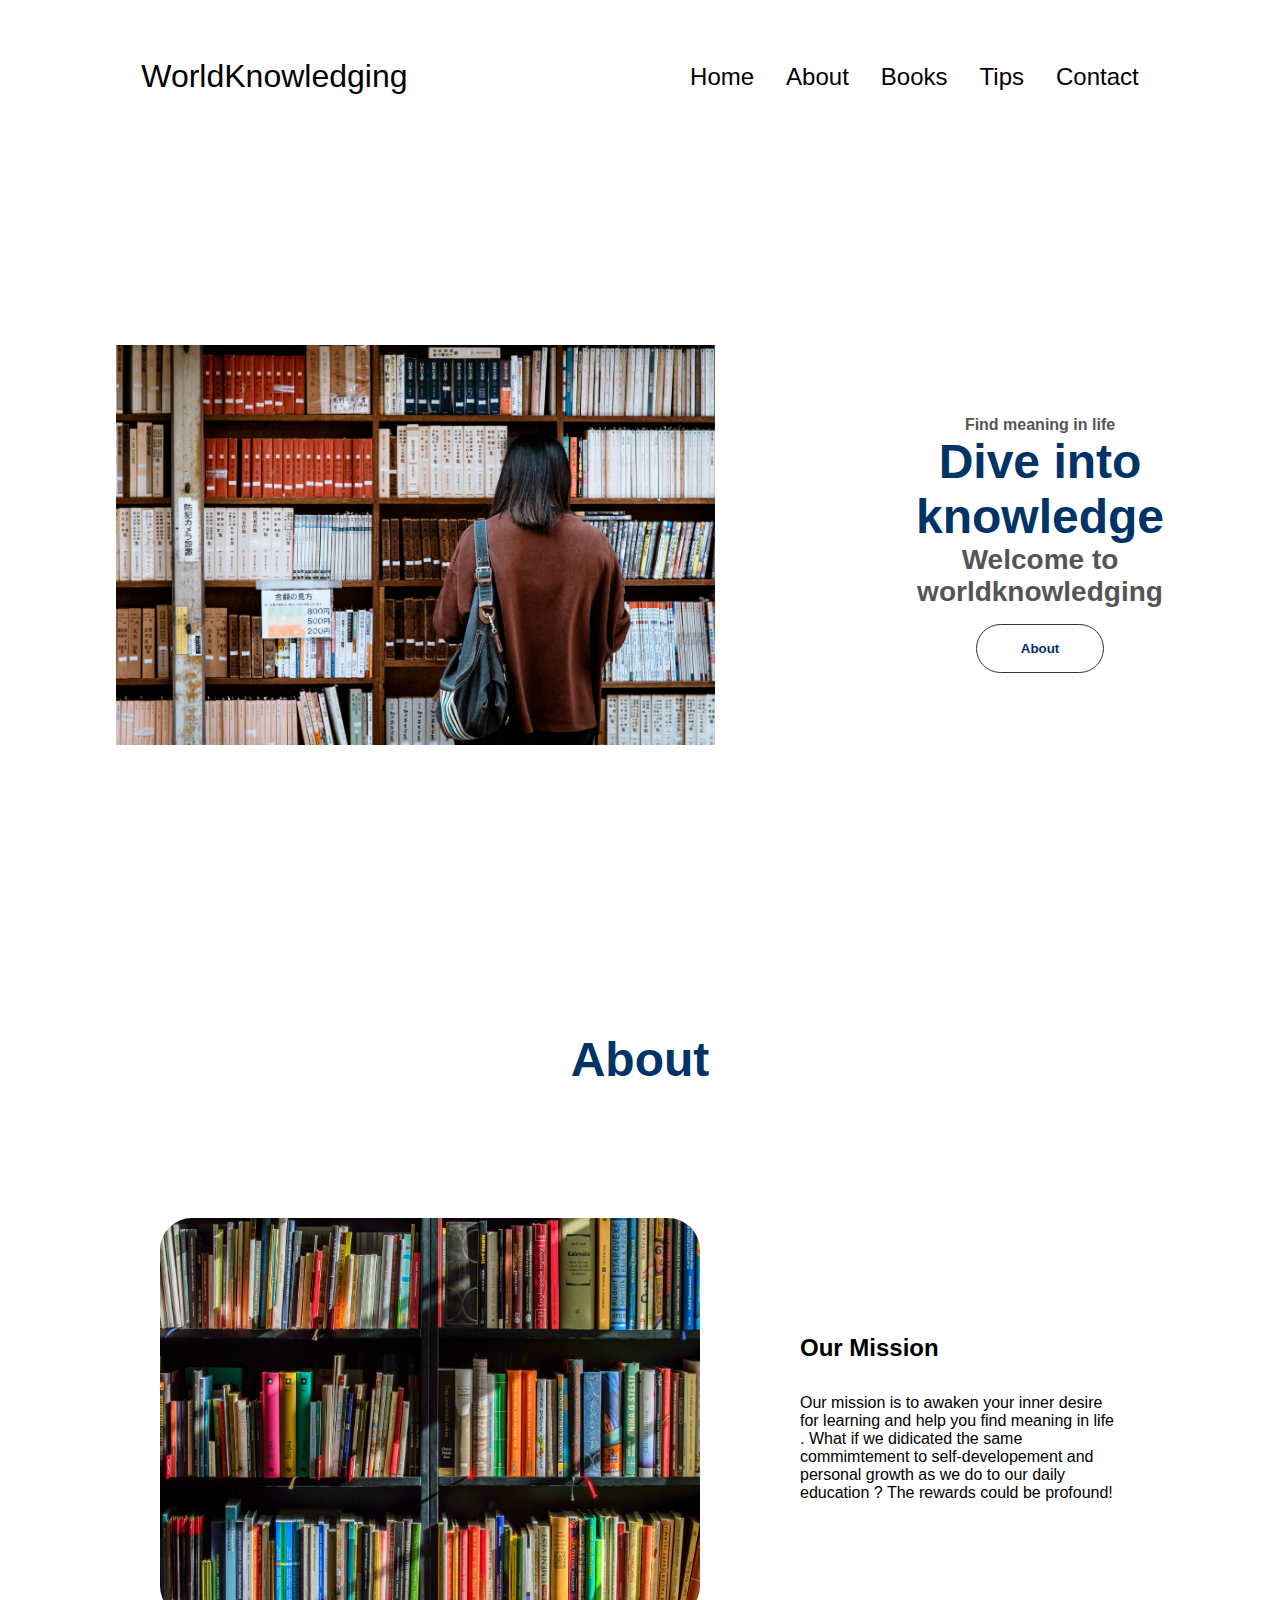
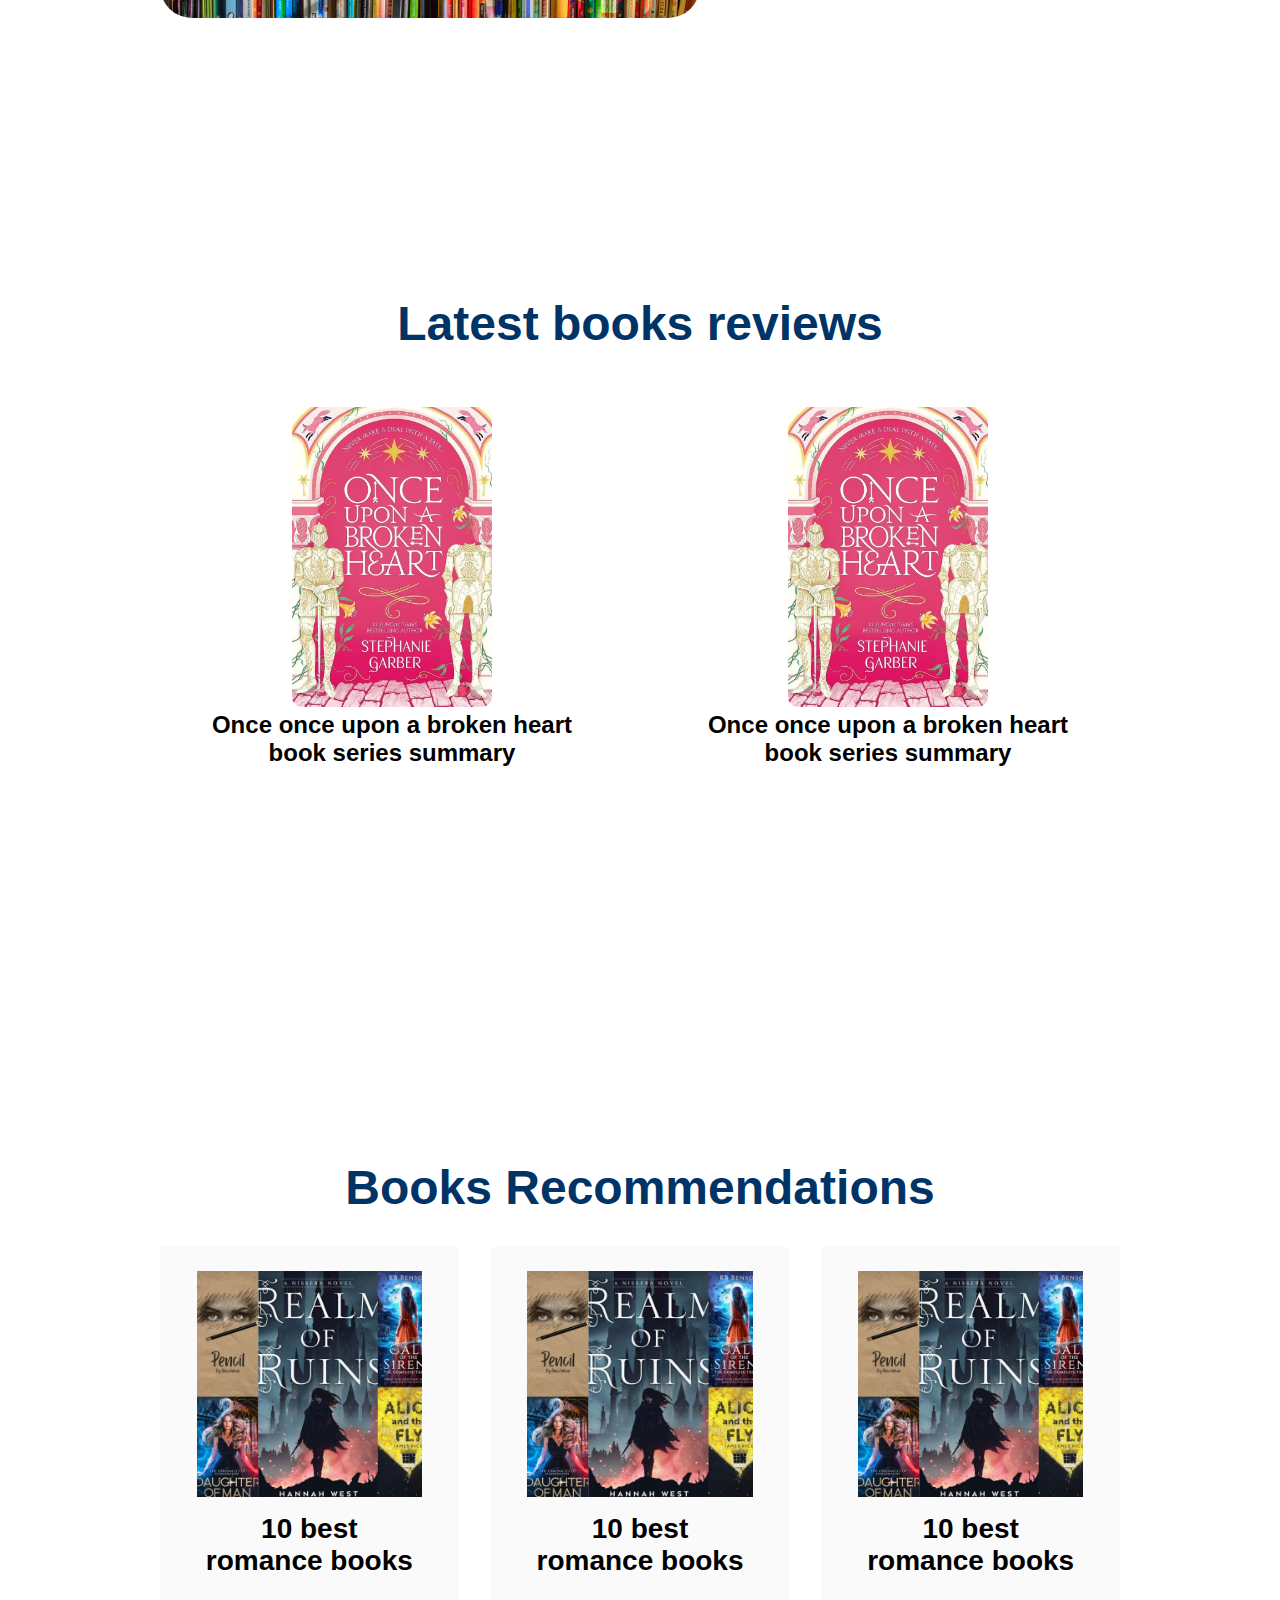
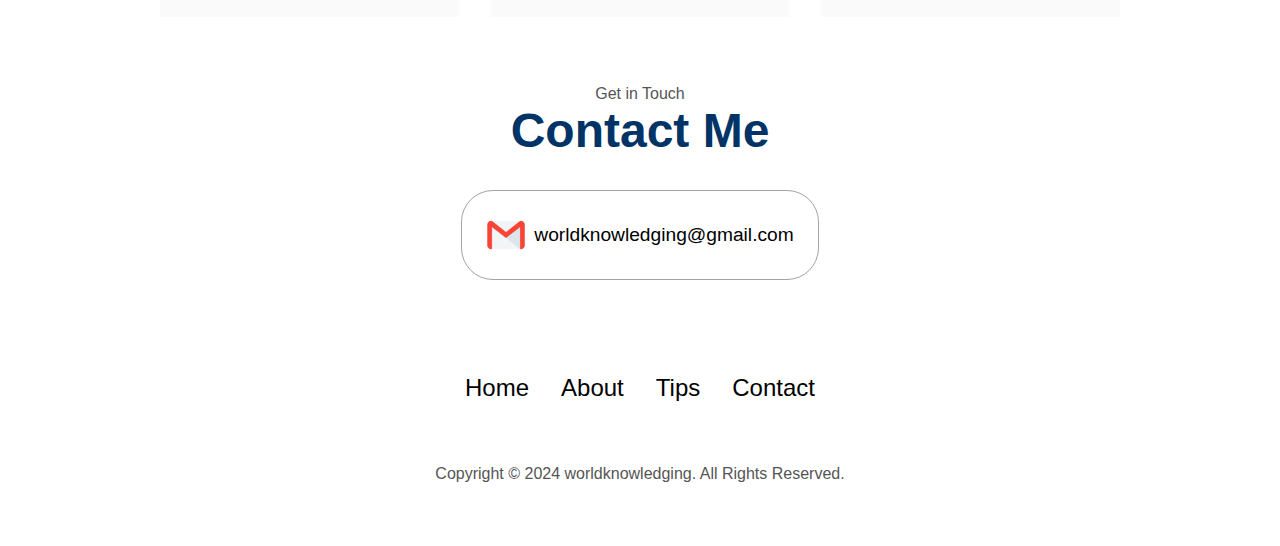
==== commit 722f7046: "done editing" ====
--- a/index.html
+++ b/index.html
@@ -5,9 +5,9 @@
     <meta http-equiv="X-UA-Compatible" content="IE=edge" />
     <meta name="viewport" content="width=device-width, initial-scale=1.0" />
     <title>worldknowledging</title>
-    <link rel="stylesheet" href="_posts/post.html" />
-    <link rel="stylesheet" href="_assets/style.css" />
-    <link rel="stylesheet" href="_assets/mediaqueries.css" />
+    <link rel="stylesheet" href="post.html" />
+    <link rel="stylesheet" href="posts\style.css" />
+    <link rel="stylesheet" href="posts\mediaqueries.css" />
     <link rel="stylesheet" href="posts\once-upon-a-broken-heart-book-series-summary.html"/>
 
     <!-- Meta Description: A compelling summary with target keywords -->
@@ -134,7 +134,7 @@
               <img src="posts\Once Upon a Broken Heart book cover.jpg" alt="book review cover" class="review-pic"/>
             </a> 
            <h2>
-            <a href="../_posts\name.md">Once once upon a broken heart book series summary</a>
+            <a href="./posts\once-upon-a-broken-heart-book-series-summary.html">Once once upon a broken heart book series summary</a>
           </h2>
           </div>
         </div>
@@ -207,7 +207,7 @@
           </ul>
         </div>
       </nav>
-      <p>Copyright &#169; 2023 worldknowledging. All Rights Reserved.</p>
+      <p>Copyright &#169; 2024 worldknowledging. All Rights Reserved.</p>
     </footer>
     <script src="script.js"></script>
   </body>
